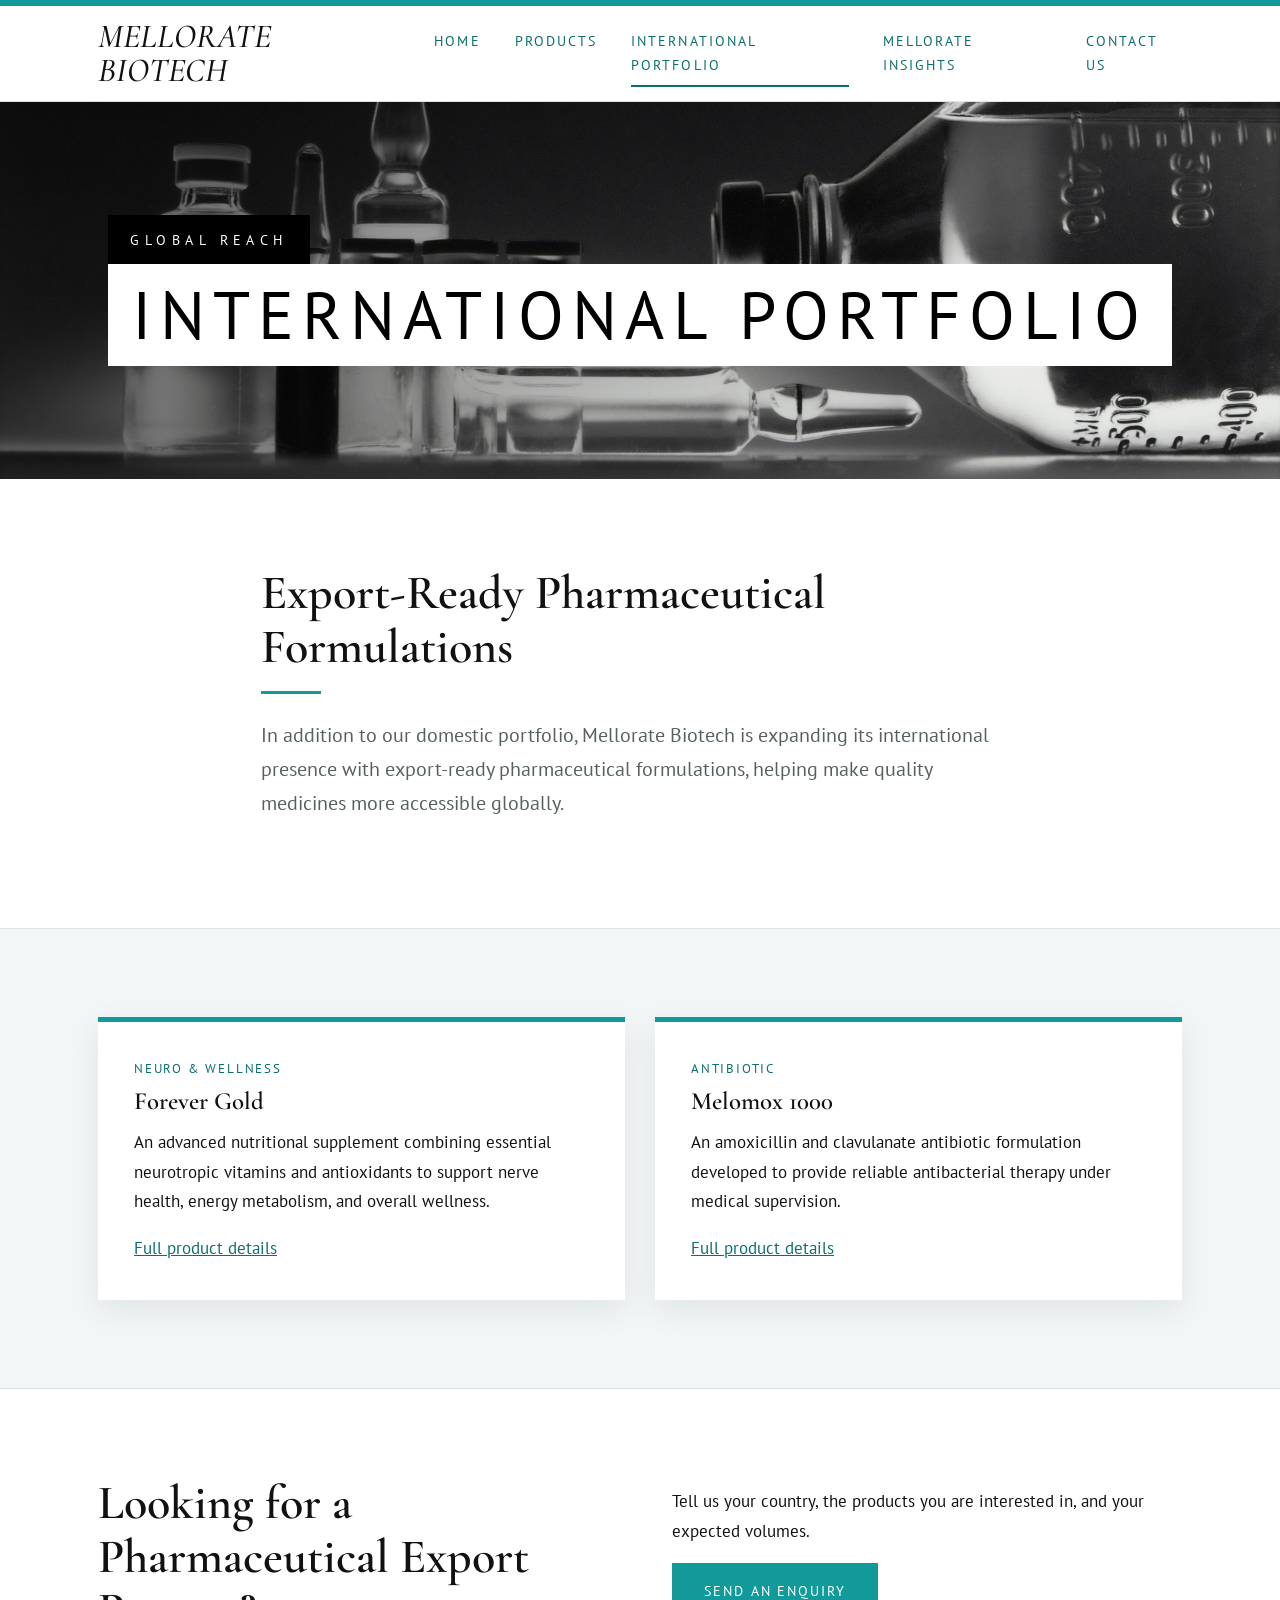
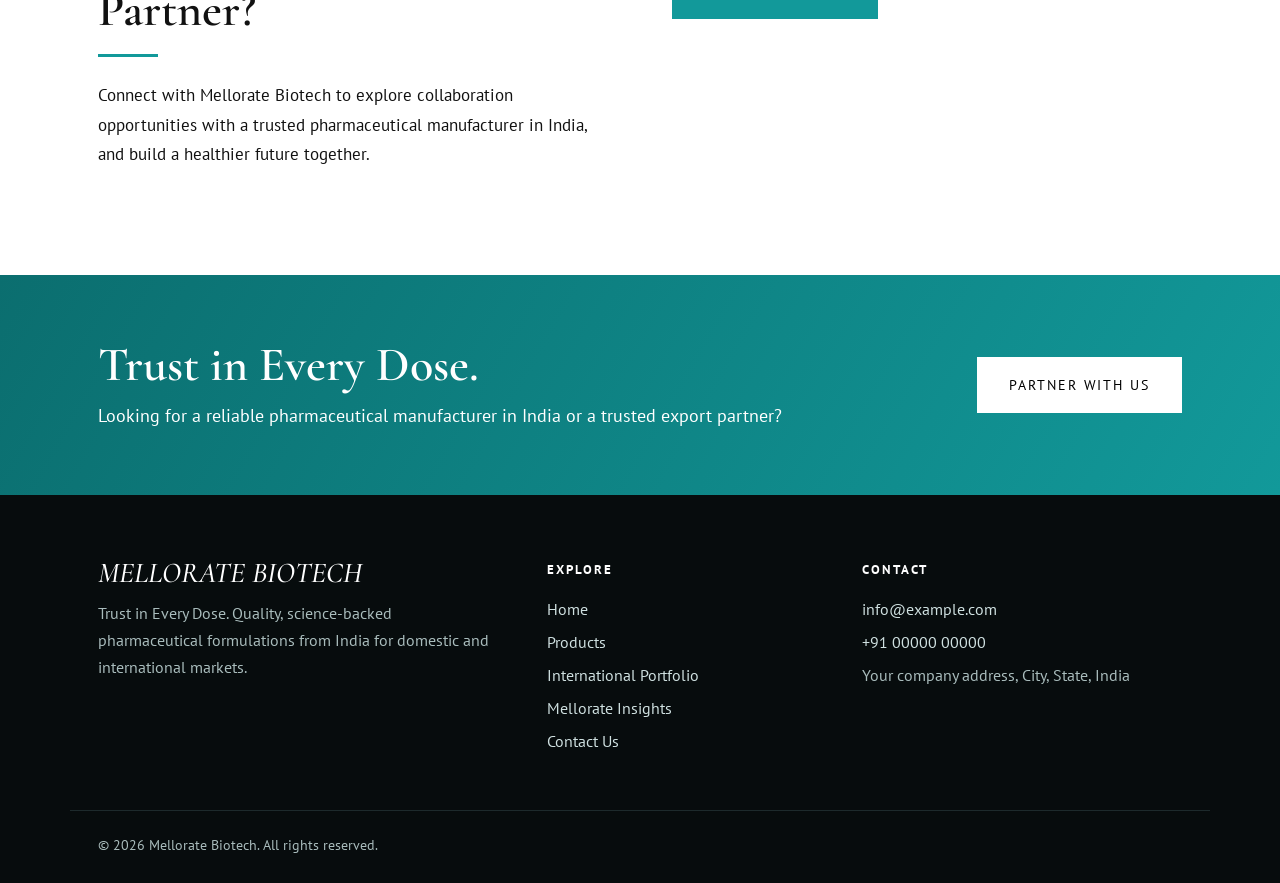
==== international-portfolio.html @ 6e01cef6 "added website content" ====
<!DOCTYPE html>
<html lang="en">

<head>
    <meta charset="utf-8">
    <meta name="viewport" content="width=device-width, initial-scale=1">
    <title>International Portfolio | Mellorate Biotech</title>
    <meta name="description"
        content="Mellorate Biotech – Trust in Every Dose. Quality pharmaceutical formulations from India for domestic and international markets.">
    <link rel="preconnect" href="https://fonts.googleapis.com">
    <link rel="preconnect" href="https://fonts.gstatic.com" crossorigin>
    <link
        href="https://fonts.googleapis.com/css2?family=Cormorant+Garamond:ital,wght@0,500;0,600;1,500&family=PT+Sans:wght@400;700&display=swap"
        rel="stylesheet">
    <link rel="icon" href="images/favicon.svg" type="image/svg+xml">
    <meta name="theme-color" content="#12999a">
    <meta property="og:title" content="Mellorate Biotech – Trust in Every Dose">
    <meta property="og:type" content="website">
    <link rel="stylesheet" href="style.css">
</head>

<body>
    <header>
        <div class="wrap">
            <a class="logo" href="index.html">Mellorate Biotech</a>
            <button class="menu" aria-expanded="false" aria-controls="nav" aria-label="Menu"><span></span></button>
            <nav id="nav" aria-label="Main"><a href="index.html">Home</a><a href="products.html">Products</a><a
                    href="international-portfolio.html" aria-current="page">International Portfolio</a><a
                    href="insights.html">Mellorate Insights</a><a href="contact.html">Contact Us</a></nav>
        </div>
    </header>
    <main>
        <div class="hero small">
            <div class="wrap">
                <div class="block"><span class="tag">Global Reach</span>
                    <h1>International Portfolio</h1>
                </div>
            </div>
        </div>

        <section>
            <div class="wrap narrow">
                <h2>Export-Ready Pharmaceutical Formulations</h2>
                <p class="lead-in">In addition to our domestic portfolio, Mellorate Biotech is expanding its
                    international presence with export-ready pharmaceutical formulations, helping make quality medicines
                    more accessible globally.</p>
            </div>
        </section>

        <section class="alt">
            <div class="wrap">
                <div class="cards">
                    <div class="card">
                        <div class="kicker">Neuro &amp; Wellness</div>
                        <h3>Forever Gold</h3>
                        <p>An advanced nutritional supplement combining essential neurotropic vitamins and antioxidants
                            to support nerve health, energy metabolism, and overall wellness.</p>
                        <p><a href="products.html#forever-gold">Full product details</a></p>
                    </div>
                    <div class="card">
                        <div class="kicker">Antibiotic</div>
                        <h3>Melomox 1000</h3>
                        <p>An amoxicillin and clavulanate antibiotic formulation developed to provide reliable
                            antibacterial therapy under medical supervision.</p>
                        <p><a href="products.html#melomox-1000">Full product details</a></p>
                    </div>
                </div>
            </div>
        </section>

        <section>
            <div class="wrap two">
                <div>
                    <h2>Looking for a Pharmaceutical Export Partner?</h2>
                    <p>Connect with Mellorate Biotech to explore collaboration opportunities with a trusted
                        pharmaceutical manufacturer in India, and build a healthier future together.</p>
                </div>
                <div>
                    <p style="margin-top:.6em">Tell us your country, the products you are interested in, and your
                        expected volumes.</p><a class="btn" href="contact.html">Send an enquiry</a>
                </div>
            </div>
        </section>

        <section class="cta">
            <div class="wrap">
                <div>
                    <h2>Trust in Every Dose.</h2>
                    <p>Looking for a reliable pharmaceutical manufacturer in India or a trusted export partner?</p>
                </div><a class="btn light" href="contact.html">Partner with us</a>
            </div>
        </section>
    </main>
    <footer>
        <div class="wrap cols">
            <div><a class="logo" href="index.html">Mellorate Biotech</a>
                <p>Trust in Every Dose. Quality, science-backed pharmaceutical formulations from India for domestic and
                    international markets.</p>
            </div>
            <div>
                <h4>Explore</h4><a href="index.html">Home</a><a href="products.html">Products</a><a
                    href="international-portfolio.html">International Portfolio</a><a href="insights.html">Mellorate
                    Insights</a><a href="contact.html">Contact Us</a>
            </div>
            <div>
                <h4>Contact</h4><a href="mailto:info@example.com">info@example.com</a><a href="tel:+910000000000">+91
                    00000 00000</a><span>Your company address, City, State, India</span>
            </div>
        </div>
        <div class="wrap legal">© <span id="y">2026</span> Mellorate Biotech. All rights reserved.</div>
    </footer>
    <script>document.getElementById("y").textContent = new Date().getFullYear(); var b = document.querySelector(".menu"), n = document.getElementById("nav"); b.addEventListener("click", function () {var o = n.classList.toggle("open"); b.setAttribute("aria-expanded", o)})</script>
</body>

</html>
---- style.css ----
:root {
    --ink: #111;
    --paper: #fff;
    --muted: #56605f;
    --teal: #12999a;
    --teal-d: #0b6e6f;
    --teal-l: #5fd6d6;
    --line: #dde3e3;
    --soft: #f2f6f6;
    --deep: #0f1c1e
}

* {
    box-sizing: border-box
}

html {
    scroll-behavior: smooth
}

body {
    margin: 0;
    color: var(--ink);
    background: var(--paper);
    font: 400 1.06rem/1.75 "PT Sans", system-ui, sans-serif;
    -webkit-font-smoothing: antialiased
}

h1,
h2,
h3 {
    font-family: "Cormorant Garamond", Georgia, serif;
    font-weight: 600;
    line-height: 1.12;
    margin: 0 0 .5em
}

h2 {
    font-size: clamp(2rem, 4.2vw, 3rem)
}

h3 {
    font-size: 1.55rem
}

p {
    margin: 0 0 1em
}

a {
    color: var(--teal-d)
}

:focus-visible {
    outline: 3px solid var(--teal);
    outline-offset: 3px
}

.wrap {
    max-width: 1140px;
    margin: 0 auto;
    padding: 0 28px
}

.narrow {
    max-width: 48em
}

header {
    border-top: 6px solid var(--teal);
    background: #fff;
    position: sticky;
    top: 0;
    z-index: 20;
    box-shadow: 0 1px 0 var(--line)
}

header .wrap {
    display: flex;
    justify-content: space-between;
    align-items: center;
    gap: 12px 28px;
    padding-top: 14px;
    padding-bottom: 14px
}

.logo {
    font: italic 500 2.1rem/1 "Cormorant Garamond", Georgia, serif;
    text-transform: uppercase;
    color: var(--ink);
    text-decoration: none
}

nav {
    display: flex;
    gap: 4px 34px
}

nav a {
    color: var(--teal-d);
    text-decoration: none;
    text-transform: uppercase;
    letter-spacing: .15em;
    font-size: .86rem;
    padding: 8px 0;
    border-bottom: 2px solid transparent;
    transition: border-color .2s
}

nav a:hover,
nav a[aria-current="page"] {
    border-bottom-color: var(--teal-d)
}

.menu {
    display: none;
    width: 46px;
    height: 46px;
    border: 1px solid var(--line);
    background: #fff;
    cursor: pointer;
    position: relative
}

.menu span,
.menu span::before,
.menu span::after {
    position: absolute;
    left: 12px;
    width: 20px;
    height: 2px;
    background: var(--ink);
    content: "";
    transition: transform .2s
}

.menu span {
    top: 22px
}

.menu span::before {
    top: -7px;
    left: 0
}

.menu span::after {
    top: 7px;
    left: 0
}

.menu[aria-expanded="true"] span {
    background: transparent
}

.menu[aria-expanded="true"] span::before {
    transform: translateY(7px) rotate(45deg)
}

.menu[aria-expanded="true"] span::after {
    transform: translateY(-7px) rotate(-45deg)
}

.hero {
    min-height: 80vh;
    display: flex;
    align-items: center;
    color: #fff;
    background: linear-gradient(90deg, rgba(0, 0, 0, .6), rgba(0, 0, 0, .05) 75%), url("images/main.jpg") center/cover, url("images/main.svg") center/cover, #0b0d0e
}

.hero.small {
    min-height: 42vh;
    background-position: center 70%
}

.hero .block {
    display: flex;
    flex-direction: column;
    align-items: flex-start;
    animation: rise .9s ease-out both
}

@keyframes rise {
    from {
        opacity: 0;
        transform: translateY(24px)
    }

    to {
        opacity: 1;
        transform: none
    }
}

.tag {
    background: #000;
    color: #fff;
    letter-spacing: .38em;
    text-transform: uppercase;
    font-size: .9rem;
    padding: 12px 22px
}

.hero h1 {
    background: #fff;
    color: #000;
    font-family: "PT Sans", sans-serif;
    font-weight: 400;
    letter-spacing: .12em;
    text-transform: uppercase;
    font-size: clamp(1.8rem, 5.6vw, 4.2rem);
    padding: .2em .35em;
    margin: 0
}

.hero p.lead {
    margin: 26px 0 0;
    font-size: 1.35rem;
    letter-spacing: .04em;
    text-shadow: 0 2px 12px #000
}

.actions {
    display: flex;
    flex-wrap: wrap;
    gap: 14px;
    margin-top: 28px
}

.btn {
    display: inline-block;
    background: var(--teal);
    color: #fff;
    padding: 14px 30px;
    text-decoration: none;
    letter-spacing: .14em;
    text-transform: uppercase;
    font-size: .86rem;
    border: 2px solid var(--teal);
    cursor: pointer;
    font-family: inherit;
    transition: background .2s, color .2s
}

.btn:hover {
    background: #fff;
    color: var(--teal-d)
}

.btn.ghost {
    background: transparent;
    border-color: #fff
}

.btn.ghost:hover {
    background: #fff;
    color: #000
}

.btn.light {
    background: #fff;
    color: #000;
    border-color: #fff
}

.btn.light:hover {
    background: transparent;
    color: #fff
}

.stats {
    background: #000;
    color: #fff
}

.stats .wrap {
    display: grid;
    grid-template-columns: repeat(4, 1fr)
}

.stats div.s {
    padding: 30px 24px;
    border-right: 1px solid #2a3234
}

.stats div.s:last-child {
    border-right: 0
}

.stats b {
    display: block;
    font: 600 2.7rem/1 "Cormorant Garamond", serif;
    color: var(--teal-l)
}

.stats span {
    letter-spacing: .14em;
    text-transform: uppercase;
    font-size: .78rem;
    color: #c3cfcf
}

section {
    padding: 88px 0
}

section+section {
    border-top: 1px solid var(--line)
}

.alt {
    background: var(--soft)
}

.dark {
    background: var(--deep);
    color: #dfeaea;
    border-top: 0
}

.dark h2 {
    color: #fff
}

.dark ul.bullets li::marker {
    color: var(--teal-l)
}

section:not(.cta):not(.product) h2::after {
    content: "";
    display: block;
    width: 60px;
    height: 3px;
    background: var(--teal);
    margin-top: 16px
}

.lead-in {
    color: var(--muted);
    font-size: 1.22rem
}

.two {
    display: grid;
    grid-template-columns: 1fr 1fr;
    gap: 64px
}

ul.bullets {
    padding-left: 1.2em;
    margin: 0 0 1em
}

ul.bullets li {
    margin-bottom: .6em
}

.steps {
    list-style: none;
    counter-reset: s;
    padding: 0;
    margin: 40px 0 0;
    display: grid;
    grid-template-columns: repeat(4, 1fr);
    gap: 20px
}

.steps li {
    counter-increment: s;
    background: #fff;
    padding: 30px 26px;
    border-top: 4px solid var(--teal);
    box-shadow: 0 8px 24px rgba(15, 28, 30, .07)
}

.steps li::before {
    content: counter(s);
    display: block;
    font: 600 2.6rem/1 "Cormorant Garamond", serif;
    color: var(--teal);
    margin-bottom: 12px
}

.steps strong {
    display: block;
    margin-bottom: 8px;
    font-size: 1.1rem
}

.cards {
    display: grid;
    grid-template-columns: 1fr 1fr;
    gap: 30px
}

.card {
    background: #fff;
    padding: 36px;
    border-top: 5px solid var(--teal);
    box-shadow: 0 10px 30px rgba(15, 28, 30, .08);
    transition: transform .25s, box-shadow .25s
}

.card:hover {
    transform: translateY(-5px);
    box-shadow: 0 16px 38px rgba(15, 28, 30, .14)
}

.card .kicker {
    color: var(--teal-d);
    letter-spacing: .14em;
    text-transform: uppercase;
    font-size: .8rem;
    margin-bottom: 8px
}

.card p:last-child {
    margin-bottom: 0
}

.product {
    scroll-margin-top: 90px
}

.product .head {
    display: flex;
    justify-content: space-between;
    align-items: center;
    gap: 24px;
    flex-wrap: wrap;
    background: linear-gradient(120deg, #070a0b, #1b2a2d);
    color: #fff;
    padding: 40px 48px;
    margin-bottom: 44px;
    border-left: 8px solid var(--teal)
}

.product .head h2 {
    margin: 0 0 8px;
    font-family: "PT Sans", sans-serif;
    font-weight: 400;
    text-transform: uppercase;
    letter-spacing: .12em
}

.product .head p {
    margin: 0;
    color: var(--teal-l);
    letter-spacing: .14em;
    text-transform: uppercase;
    font-size: .9rem
}

.product .head svg {
    width: 230px;
    height: auto;
    filter: drop-shadow(0 14px 18px rgba(0, 0, 0, .5))
}

.product dt {
    font-weight: 700;
    margin-top: 1.1em;
    color: var(--teal-d)
}

.product dd {
    margin: 0
}

.product dl {
    margin: 0
}

.note {
    font-size: .92rem;
    color: var(--muted);
    border-left: 3px solid var(--teal);
    padding-left: 14px;
    margin-top: 28px
}

form {
    display: grid;
    gap: 16px
}

label {
    display: grid;
    gap: 6px;
    font-weight: 700
}

input,
textarea {
    font: inherit;
    padding: 13px;
    border: 1px solid #9aa7a7;
    background: #fff;
    width: 100%
}

dl.contact {
    display: grid;
    grid-template-columns: auto 1fr;
    gap: 10px 24px;
    margin: 28px 0 0
}

dl.contact dt {
    font-weight: 700
}

dl.contact dd {
    margin: 0
}

.cta {
    background: linear-gradient(120deg, var(--teal-d), var(--teal));
    color: #fff;
    padding: 64px 0;
    border-top: 0
}

.cta .wrap {
    display: flex;
    justify-content: space-between;
    align-items: center;
    gap: 28px;
    flex-wrap: wrap
}

.cta h2 {
    margin: 0 0 6px
}

.cta p {
    margin: 0;
    font-size: 1.15rem
}

footer {
    background: #070c0d;
    color: #a9bcbc;
    padding: 64px 0 0;
    font-size: .97rem
}

footer .cols {
    display: grid;
    grid-template-columns: 1.5fr 1fr 1.2fr;
    gap: 48px
}

footer .logo {
    color: #fff;
    font-size: 1.8rem;
    display: inline-block;
    margin-bottom: 12px
}

footer h4 {
    color: #fff;
    letter-spacing: .16em;
    text-transform: uppercase;
    font-size: .82rem;
    margin: 0 0 14px
}

footer a {
    color: #cfe0e0;
    text-decoration: none;
    display: block;
    margin-bottom: 6px
}

footer a:hover {
    color: var(--teal-l)
}

footer .legal {
    margin-top: 48px;
    padding-top: 22px;
    padding-bottom: 26px;
    border-top: 1px solid #1d2a2c;
    font-size: .88rem
}

@media(max-width:900px) {
    .menu {
        display: block
    }

    nav {
        display: none;
        position: absolute;
        left: 0;
        right: 0;
        top: 100%;
        background: #fff;
        flex-direction: column;
        padding: 8px 28px 18px;
        border-bottom: 1px solid var(--line);
        box-shadow: 0 12px 20px rgba(0, 0, 0, .08)
    }

    nav.open {
        display: flex
    }

    nav a {
        padding: 12px 0;
        border-bottom: 1px solid var(--line)
    }

    .logo {
        font-size: 1.6rem
    }

    .two,
    .cards {
        grid-template-columns: 1fr;
        gap: 32px
    }

    .steps {
        grid-template-columns: 1fr 1fr
    }

    .stats .wrap {
        grid-template-columns: 1fr 1fr
    }

    .stats div.s:nth-child(2) {
        border-right: 0
    }

    .stats div.s:nth-child(-n+2) {
        border-bottom: 1px solid #2a3234
    }

    footer .cols {
        grid-template-columns: 1fr;
        gap: 32px
    }

    section {
        padding: 64px 0
    }

    .product .head {
        padding: 28px
    }
}

@media(max-width:520px) {
    .steps {
        grid-template-columns: 1fr
    }

    .tag {
        letter-spacing: .2em;
        font-size: .78rem
    }
}

@media(prefers-reduced-motion:reduce) {
    html {
        scroll-behavior: auto
    }

    .hero .block {
        animation: none
    }

    .card {
        transition: none
    }
}
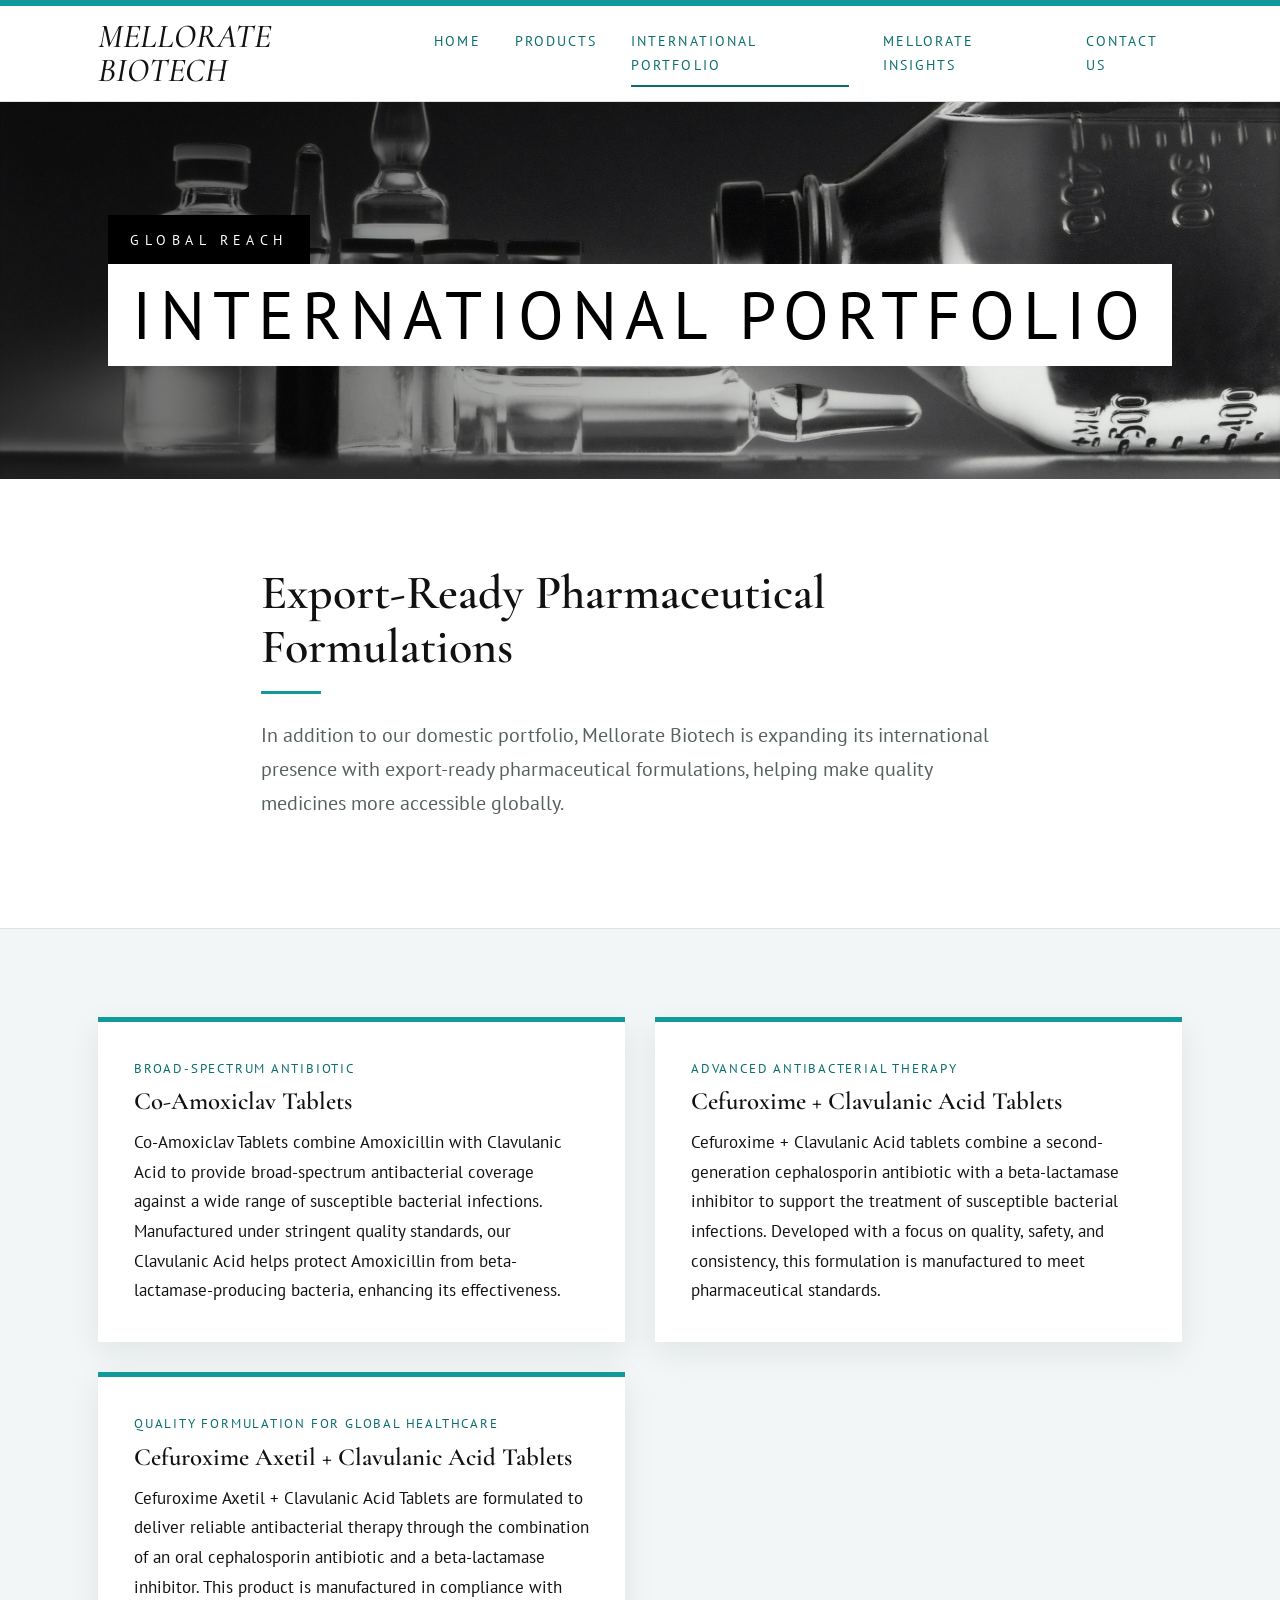
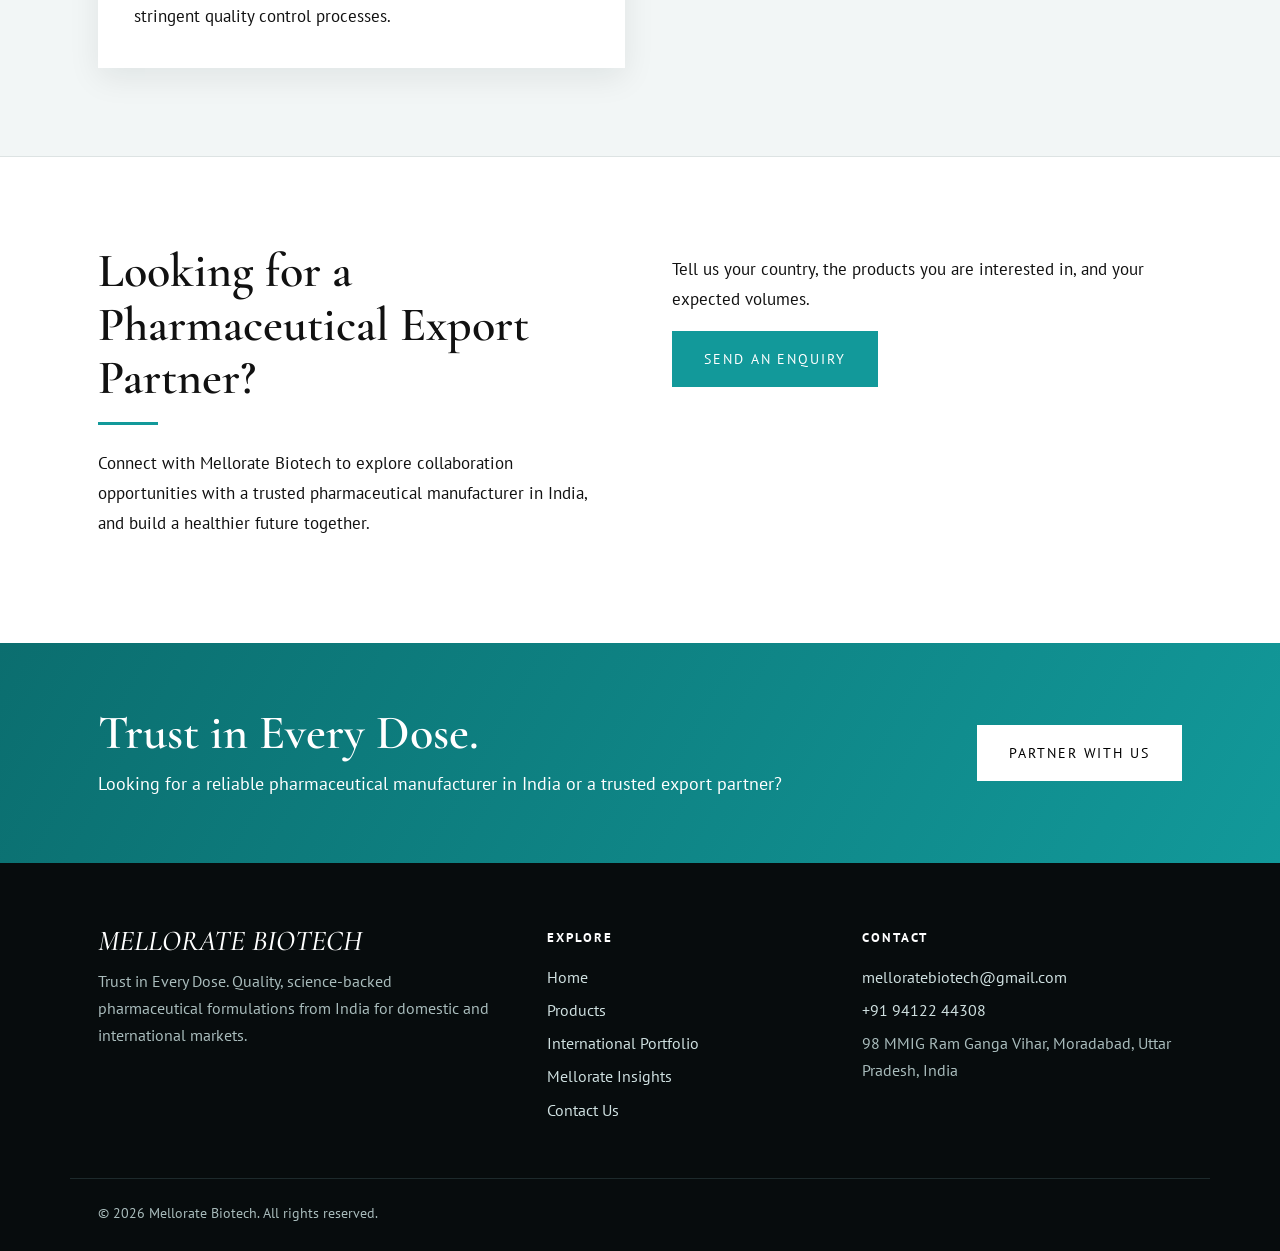
==== commit 2366c466: "added product images" ====
--- a/international-portfolio.html
+++ b/international-portfolio.html
@@ -51,18 +51,30 @@
             <div class="wrap">
                 <div class="cards">
                     <div class="card">
-                        <div class="kicker">Neuro &amp; Wellness</div>
-                        <h3>Forever Gold</h3>
-                        <p>An advanced nutritional supplement combining essential neurotropic vitamins and antioxidants
-                            to support nerve health, energy metabolism, and overall wellness.</p>
-                        <p><a href="products.html#forever-gold">Full product details</a></p>
+                        <div class="kicker">Broad-Spectrum Antibiotic</div>
+                        <h3>Co-Amoxiclav Tablets</h3>
+                        <p>Co-Amoxiclav Tablets combine Amoxicillin with Clavulanic Acid to provide broad-spectrum
+                            antibacterial coverage against a wide range of susceptible bacterial infections.
+                            Manufactured
+                            under stringent quality standards, our Clavulanic Acid helps protect Amoxicillin from
+                            beta-lactamase-producing bacteria, enhancing its effectiveness.</p>
                     </div>
                     <div class="card">
-                        <div class="kicker">Antibiotic</div>
-                        <h3>Melomox 1000</h3>
-                        <p>An amoxicillin and clavulanate antibiotic formulation developed to provide reliable
-                            antibacterial therapy under medical supervision.</p>
-                        <p><a href="products.html#melomox-1000">Full product details</a></p>
+                        <div class="kicker">Advanced Antibacterial Therapy</div>
+                        <h3>Cefuroxime + Clavulanic Acid Tablets</h3>
+                        <p>Cefuroxime + Clavulanic Acid tablets combine a second-generation cephalosporin antibiotic
+                            with a beta-lactamase inhibitor to support the treatment of susceptible bacterial
+                            infections.
+                            Developed with a focus on quality, safety, and consistency, this formulation is manufactured
+                            to meet pharmaceutical standards.</p>
+                    </div>
+                    <div class="card">
+                        <div class="kicker">Quality Formulation for Global Healthcare</div>
+                        <h3>Cefuroxime Axetil + Clavulanic Acid Tablets</h3>
+                        <p>Cefuroxime Axetil + Clavulanic Acid Tablets are formulated to deliver reliable antibacterial
+                            therapy through the combination of an oral cephalosporin antibiotic and a beta-lactamase
+                            inhibitor. This product is manufactured in compliance with stringent quality control
+                            processes.</p>
                     </div>
                 </div>
             </div>
@@ -103,13 +115,14 @@
                     Insights</a><a href="contact.html">Contact Us</a>
             </div>
             <div>
-                <h4>Contact</h4><a href="mailto:info@example.com">info@example.com</a><a href="tel:+910000000000">+91
-                    00000 00000</a><span>Your company address, City, State, India</span>
+                <h4>Contact</h4><a href="mailto:melloratebiotech@gmail.com">melloratebiotech@gmail.com</a><a
+                    href="tel:+919412244308">+91
+                    94122 44308</a><span>98 MMIG Ram Ganga Vihar, Moradabad, Uttar Pradesh, India</span>
             </div>
         </div>
         <div class="wrap legal">© <span id="y">2026</span> Mellorate Biotech. All rights reserved.</div>
     </footer>
-    <script>document.getElementById("y").textContent = new Date().getFullYear(); var b = document.querySelector(".menu"), n = document.getElementById("nav"); b.addEventListener("click", function () {var o = n.classList.toggle("open"); b.setAttribute("aria-expanded", o)})</script>
+    <script>document.getElementById("y").textContent = new Date().getFullYear(); var b = document.querySelector(".menu"), n = document.getElementById("nav"); b.addEventListener("click", function () { var o = n.classList.toggle("open"); b.setAttribute("aria-expanded", o) })</script>
 </body>
 
 </html>
--- a/style.css
+++ b/style.css
@@ -457,6 +457,18 @@
     filter: drop-shadow(0 14px 18px rgba(0, 0, 0, .5))
 }
 
+.product-image {
+    display: block;
+    width: 100%;
+    max-width: 860px;
+    height: auto;
+    max-height: 520px;
+    object-fit: contain;
+    margin: 0 auto 48px;
+    border: 1px solid var(--line);
+    box-shadow: 0 12px 30px rgba(15, 28, 30, .12)
+}
+
 .product dt {
     font-weight: 700;
     margin-top: 1.1em;
